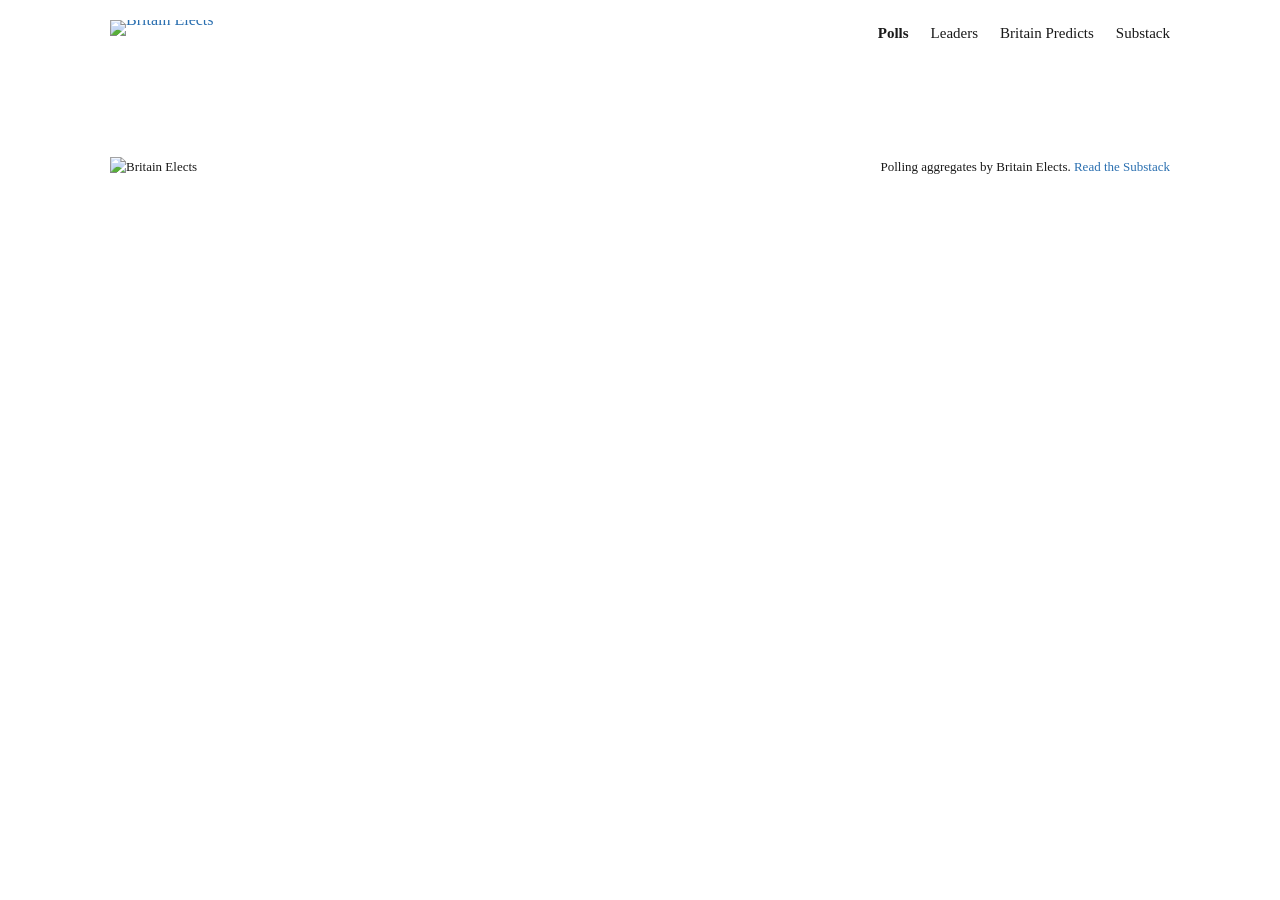
==== index.html @ d4e4c865 "Update index.html" ====
<!doctype html>
<html lang="en-GB">
<head>
<meta charset="utf-8">
<meta name="viewport" content="width=device-width, initial-scale=1">
<title>What do the polls say? — Britain Elects</title>
<meta name="description" content="The Britain Elects poll tracker: an updating average of every published Westminster voting intention poll, for all voters and by age, social grade, nation and region.">
<meta property="og:title" content="What do the polls say? — Britain Elects">
<meta property="og:description" content="An updating average of every published Westminster voting intention poll.">
<meta property="og:image" content="https://glasgow46239.github.io/style/logo/png/wordmark.png">
<link rel="icon" href="https://glasgow46239.github.io/style/logo/icon.svg" type="image/svg+xml">
<link rel="stylesheet" href="https://glasgow46239.github.io/style/be.css">
<link rel="stylesheet" href="assets/site.css">
<script src="https://glasgow46239.github.io/style/be.js"></script>
</head>
<body>
<div data-site-header data-active="polls"></div>
<main id="tracker"></main>
<div data-site-footer></div>

<script type="application/json" id="tracker-config">
{
  "type": "vi",
  "tracker": "vi_westminster_24",
  "headline": "What do the polls say?",
  "among": "Voting intention among",
  "dekTail": "An updating average of every published poll, weighted by recency.",
  "defaultGroup": "overall",
  "ranges": [
    { "label": "Since 2024", "from": "2024-01-01" },
    { "label": "Since 2020", "from": "2020-01-01" },
    { "label": "Earliest" }
  ],
  "defaultRange": 1,
  "markers": [
    ["2010-05-06", "GE 2010", "GE '10"],
    ["2015-05-07", "GE 2015", "GE '15"],
    ["2017-06-08", "GE 2017", "GE '17"],
    ["2019-12-12", "GE 2019", "GE '19"],
    ["2024-07-04", "GE 2024", "GE '24"]
  ],
  "note": "Weighted local average ({bw}-day window), smoothed separately between general elections.",
  "articles": { "match": null }
}
</script>
<script src="assets/site.js"></script>
<script src="assets/tracker.js"></script>
</body>
</html>
---- assets/site.css ----
/* Britain Elects website. Colours, type and corners come from the style guide (be.css);
   this file only lays things out. Shared by every page. */

*, *::before, *::after { box-sizing: border-box; }
html { -webkit-text-size-adjust: 100%; }
body { margin: 0; background: var(--be-bg, #FFFFFF); color: var(--be-ink, #1A1A1A); font-family: var(--be-font); font-size: 16px; line-height: 1.5; font-variant-numeric: tabular-nums lining-nums; }
a { color: var(--be-positive, #2A6FB0); text-decoration: none; }
a:hover { color: var(--be-ink); text-decoration: underline; }
button, select { font: inherit; color: inherit; }
:focus-visible { outline: 2px solid var(--be-positive, #2A6FB0); outline-offset: 2px; }
.wrap { max-width: 1100px; margin: 0 auto; padding: 0 20px; }
.visually-hidden { position: absolute; width: 1px; height: 1px; overflow: hidden; clip: rect(0 0 0 0); white-space: nowrap; }

/* ---- header / footer ---------------------------------------------------- */
.site-header { border-bottom: 2px solid var(--be-ink); }
.site-header .wrap { display: flex; flex-wrap: wrap; align-items: center; justify-content: space-between; gap: 8px 24px; padding-top: 12px; padding-bottom: 12px; }
.site-header .brand { display: block; line-height: 0; }
.site-header .brand img { height: 26px; width: auto; display: block; }
.site-header nav { display: flex; flex-wrap: wrap; gap: 4px 22px; font-size: 15px; }
.site-header nav a { color: var(--be-ink-secondary); padding: 10px 0; }
.site-header nav a[aria-current="page"] { color: var(--be-ink); font-weight: 700; box-shadow: inset 0 -2px 0 var(--be-ink); }
.site-footer { border-top: 1px solid var(--be-border); margin-top: 72px; }
.site-footer .wrap { display: flex; flex-wrap: wrap; justify-content: space-between; gap: 8px 24px; padding-top: 18px; padding-bottom: 32px; font-size: 13px; color: var(--be-ink-secondary); }
.site-footer img { height: 18px; width: auto; display: block; }

/* ---- tracker: heading --------------------------------------------------- */
.tr { padding-top: 40px; }
.tr-head { text-align: center; }
.tr-meta { font-size: 13px; color: var(--be-ink-muted); }
.tr-title { margin: 8px 0 12px; font-weight: 700; font-size: clamp(2.25rem, 5vw, 3.25rem); line-height: 1.08; letter-spacing: var(--be-heading-tracking); text-wrap: balance; }
.tr-dek { margin: 0 auto; max-width: 700px; font-size: 18px; color: var(--be-ink-secondary); text-wrap: pretty; }
.tr-dek b { font-weight: 700; }
.tr-controls { display: flex; flex-wrap: wrap; align-items: center; justify-content: center; gap: 10px 12px; margin-top: 24px; }
.tr-select { position: relative; }
.tr-select select { appearance: none; -webkit-appearance: none; min-height: 44px; min-width: 250px; padding: 0 40px 0 12px; border: 1px solid #CCCCCC; border-radius: var(--be-radius); background: var(--be-bg); font-size: 16px; font-weight: 700; cursor: pointer; }
.tr-select select:hover { background: var(--be-surface); }
.tr-select svg { position: absolute; right: 13px; top: 50%; width: 10px; height: 14px; margin-top: -7px; pointer-events: none; }

/* ---- tracker: headline cards ------------------------------------------- */
.tr-cards { margin-top: 32px; }
.tr-asof, .tr-label { font-size: 11px; text-transform: uppercase; color: var(--be-ink-muted); }
.tr-asof { text-align: center; margin-bottom: 10px; }
.tr-card-grid { display: grid; grid-template-columns: repeat(6, minmax(0, 1fr)); gap: 8px; }
.tr-card-grid.n3 { grid-template-columns: repeat(3, minmax(0, 1fr)); max-width: 760px; margin: 0 auto; }
.tr-card-grid.n3 .tr-card { text-align: center; }
.tr-card { border: 1px solid var(--be-border); border-radius: var(--be-radius); overflow: hidden; min-width: 0; background: var(--be-bg); }
.tr-card i { display: block; height: 5px; }
.tr-card > div { padding: 10px 12px 12px; }
.tr-card .nm { font-size: 13px; font-weight: 700; white-space: nowrap; overflow: hidden; text-overflow: ellipsis; }
.tr-card .num { font-family: var(--be-font-figures); font-weight: 700; font-size: 40px; line-height: 1.1; letter-spacing: -0.04em; }
.tr-card-grid.n3 .num { font-size: 48px; }
.tr-card .num small { font-size: 0.45em; font-weight: 500; letter-spacing: 0; }
.tr-card .chg { font-size: 13px; color: var(--be-ink-secondary); }
.tr-rest { margin-top: 10px; text-align: center; font-size: 13px; color: var(--be-ink-secondary); }

/* ---- tracker: charts ---------------------------------------------------- */
.tr-chart { margin-top: 44px; }
.tr-plot { position: relative; width: 100%; height: 480px; touch-action: pan-y; cursor: crosshair; user-select: none; -webkit-user-select: none; }
.tr-plot.cmp { height: 420px; }
.tr-plot > svg, .tr-plot > .ov { position: absolute; left: 0; top: 0; width: 100%; height: 100%; overflow: visible; }
.tr-plot > .ov { pointer-events: none; font-size: 11px; color: var(--be-ink-muted); }
.tr-plot .ov > div { position: absolute; white-space: nowrap; line-height: 14px; }
.tr-plot .yl { left: 0; text-align: right; }
.tr-plot .xl { transform: translateX(-50%); }
.tr-plot .ml { transform: translateX(-100%); padding-right: 5px; text-transform: uppercase; }
.tr-plot .cur { color: var(--be-ink); font-weight: 700; text-transform: uppercase; }
.tr-plot .lab { line-height: 1 !important; background: rgba(255,255,255,0.9); border-radius: var(--be-radius); padding: 3px 5px 2px; text-shadow: 1px 1px 0 #FFF, -1px -1px 0 #FFF, 1px -1px 0 #FFF, -1px 1px 0 #FFF, 0 0 4px #FFF; display: flex; align-items: baseline; gap: 5px; }
.tr-plot .lab b { font-size: 24px; font-weight: 700; letter-spacing: -0.02em; }
.tr-plot .lab b small { font-size: 0.55em; }
.tr-plot .lab span { font-size: 14px; }
.tr-plot .end { transform: translateY(-50%); font-size: 12px; background: rgba(255,255,255,0.85); padding: 0 3px; line-height: 16px !important; font-family: var(--be-font); }
.tr-status { position: absolute; inset: 0; display: flex; align-items: center; justify-content: center; font-size: 13px; color: var(--be-ink-muted); border-top: 1px solid var(--be-grid); border-bottom: 1px solid var(--be-grid); }
@media (max-width: 639px) { .tr-plot .lab b { font-size: 19px; } .tr-plot .lab span { font-size: 12px; } }

.tr-under { display: flex; flex-wrap: wrap; align-items: center; justify-content: space-between; gap: 16px 24px; margin-top: 18px; }
.tr-key { display: flex; flex-wrap: wrap; align-items: center; gap: 8px 18px; font-size: 11px; text-transform: uppercase; color: var(--be-ink-muted); }
.tr-key span { display: flex; align-items: center; gap: 6px; }
.tr-key i { display: block; }
.tr-seg { display: flex; border: 1px solid #CCCCCC; border-radius: var(--be-radius); overflow: hidden; }
.tr-seg button { min-height: 40px; min-width: 96px; padding: 0 14px; border: 0; border-left: 1px solid #CCCCCC; background: var(--be-bg); font-size: 14px; cursor: pointer; }
.tr-seg button:first-child { border-left: 0; }
.tr-seg button:hover { background: var(--be-surface); }
.tr-seg button[aria-pressed="true"] { background: var(--be-ink); color: var(--be-bg); font-weight: 700; }
.tr-note { margin-top: 18px; padding-top: 12px; border-top: 1px solid var(--be-border); font-size: 13px; color: var(--be-ink-secondary); }
.tr-source { margin-top: 4px; font-size: 11px; color: var(--be-ink-muted); }

/* ---- leader comparison -------------------------------------------------- */
.tr-section { margin-top: 72px; border-top: 2px solid var(--be-ink); padding-top: 28px; }
.tr-section > header { text-align: center; }
.tr-section h2 { margin: 0 0 8px; font-weight: 700; font-size: clamp(1.625rem, 3.2vw, 2.125rem); line-height: 1.15; letter-spacing: var(--be-heading-tracking); }
.tr-section > header p { margin: 0 auto; max-width: 640px; color: var(--be-ink-secondary); text-wrap: pretty; }
.cmp-body { display: flex; flex-wrap: wrap; gap: 32px 40px; margin-top: 28px; align-items: flex-start; }
.cmp-chart { flex: 999 1 520px; min-width: 0; }
.cmp-chart .tr-seg-wrap { display: flex; justify-content: flex-end; margin-top: 16px; }
.cmp-chart .tr-seg button { min-width: 88px; padding: 0 12px; }
.cmp-table { flex: 1 1 340px; min-width: 0; }
.cmp-table h3 { margin: 0 0 8px; font-size: var(--be-size-h2); font-weight: 700; letter-spacing: var(--be-heading-tracking); line-height: 1.15; }
.cmp-row { display: grid; grid-template-columns: 18px minmax(0, 1fr) 54px 42px 42px; align-items: center; gap: 6px; }
.cmp-th { padding: 4px 8px; font-size: 11px; text-transform: uppercase; color: var(--be-ink-muted); }
.cmp-th span:nth-child(n+3), .cmp-row .f { text-align: right; }
.cmp-rows { border-top: 1px solid var(--be-ink); }
.cmp-rows button { width: 100%; min-height: 44px; padding: 4px 8px; border: 0; border-bottom: 1px solid #F0F0F0; background: var(--be-bg); text-align: left; cursor: pointer; font-size: 15px; }
.cmp-rows button:hover, .cmp-rows button.lit { background: var(--be-surface); }
.cmp-rows .rk { font-family: var(--be-font-figures); font-size: 12px; color: var(--be-ink-muted); }
.cmp-rows .who { display: flex; align-items: center; gap: 8px; min-width: 0; }
.cmp-rows .who i { flex: none; width: 5px; height: 18px; }
.cmp-rows .who span { white-space: nowrap; overflow: hidden; text-overflow: ellipsis; }
.cmp-rows .f { font-family: var(--be-font-figures); font-size: 13px; color: var(--be-ink-secondary); }
.cmp-rows .f.net { font-weight: 700; font-size: 14px; }
.cmp-rows .none { grid-column: span 3; text-align: right; font-size: 13px; color: var(--be-ink-muted); }
.cmp-foot { margin: 14px 0 0; font-size: 13px; color: var(--be-ink-secondary); }

/* ---- articles ------------------------------------------------------------ */
.arts-head { display: flex; flex-wrap: wrap; align-items: baseline; justify-content: space-between; gap: 8px 24px; margin-bottom: 20px; }
.arts-head h2 { margin: 0; font-size: 1.5rem; }
.arts { display: grid; grid-template-columns: repeat(4, minmax(0, 1fr)); gap: 24px; }
.arts article { border-top: 1px solid var(--be-border); padding-top: 12px; min-width: 0; }
.arts h3 { margin: 6px 0; font-size: var(--be-size-h2); line-height: 1.2; font-weight: 700; letter-spacing: var(--be-heading-tracking); }
.arts h3 a { color: var(--be-ink); }
.arts p { margin: 0; font-size: 15px; color: var(--be-ink-secondary); }
.tr-section.arts-sec { padding-top: 20px; }
.tr-section.arts-sec > header { text-align: left; }

@media (max-width: 860px) { .arts { grid-template-columns: repeat(2, minmax(0, 1fr)); } }
@media (max-width: 700px) {
  .tr-card-grid { grid-template-columns: repeat(3, minmax(0, 1fr)); }
  .tr-card .num { font-size: 28px; }
  .tr-card-grid.n3 .num { font-size: 30px; }
}
@media (max-width: 520px) { .arts { grid-template-columns: minmax(0, 1fr); } .tr-select select { min-width: 0; width: 100%; } .tr-select { width: 100%; } }
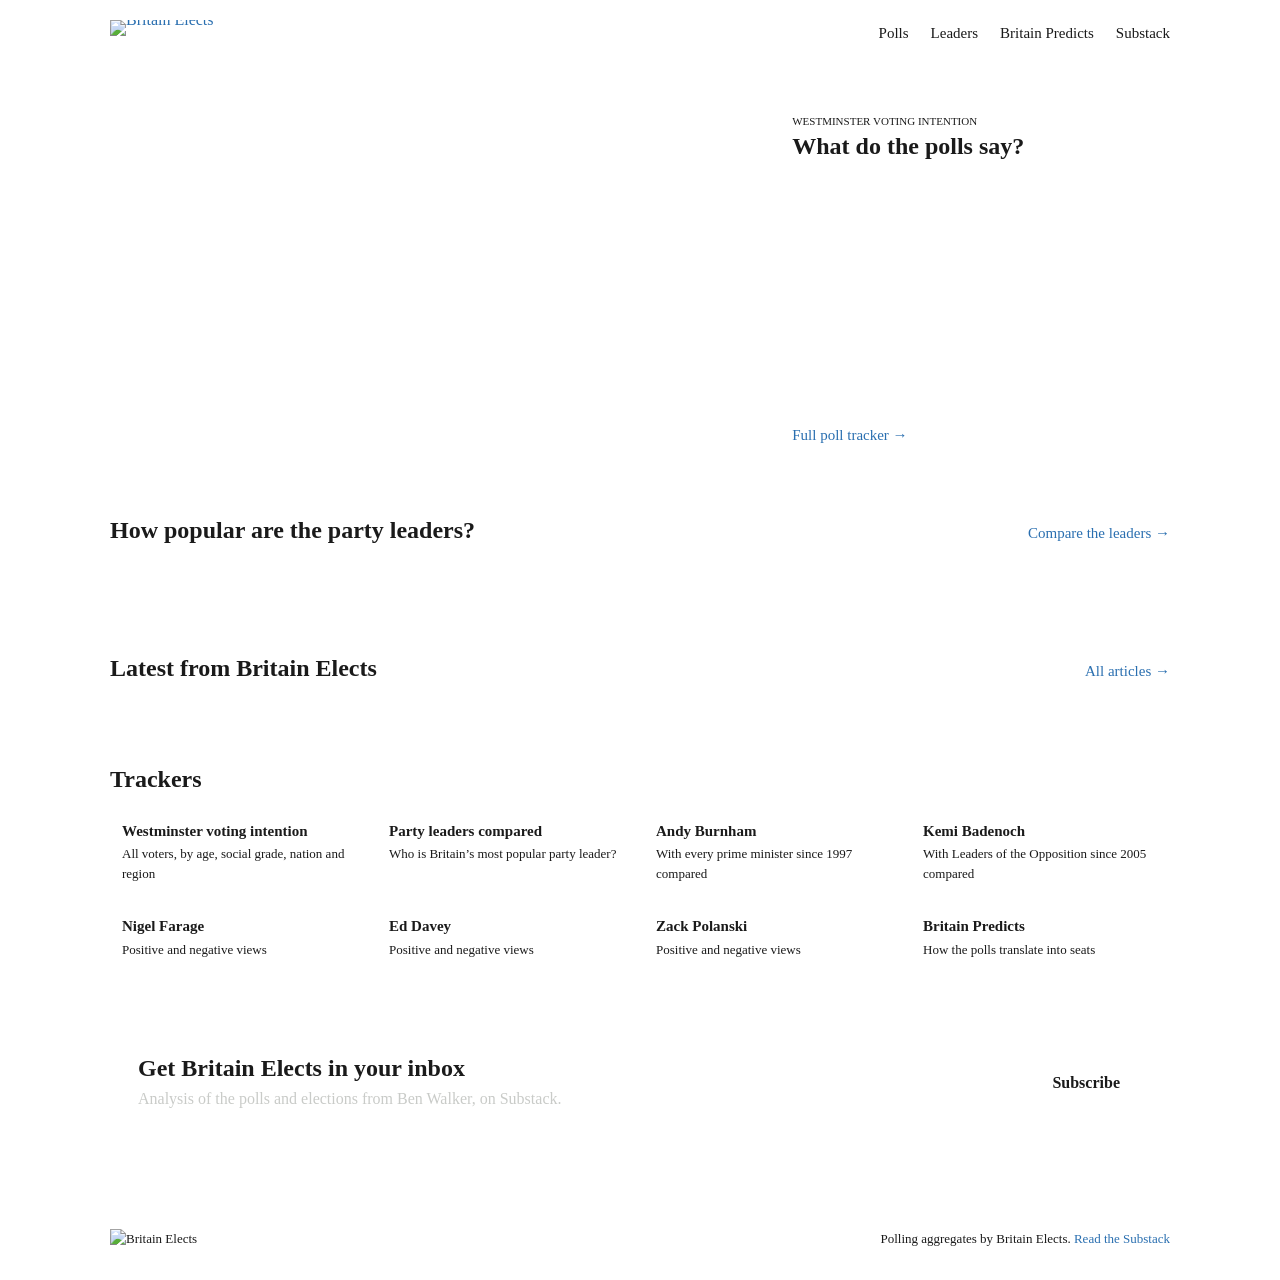
==== commit c3a8f169: "Add a homepage; move the polls tracker to /polls/ Homepage: lead Substack story with more stories, a" ====
--- a/index.html
+++ b/index.html
@@ -3,47 +3,81 @@
 <head>
 <meta charset="utf-8">
 <meta name="viewport" content="width=device-width, initial-scale=1">
-<title>What do the polls say? — Britain Elects</title>
-<meta name="description" content="The Britain Elects poll tracker: an updating average of every published Westminster voting intention poll, for all voters and by age, social grade, nation and region.">
-<meta property="og:title" content="What do the polls say? — Britain Elects">
-<meta property="og:description" content="An updating average of every published Westminster voting intention poll.">
+<title>Britain Elects — polls, elections and analysis</title>
+<meta name="description" content="Britain Elects: the latest UK opinion polls, poll trackers for every party and party leader, and analysis by Ben Walker.">
+<meta property="og:title" content="Britain Elects">
+<meta property="og:description" content="The latest UK opinion polls, poll trackers and analysis by Ben Walker.">
 <meta property="og:image" content="https://glasgow46239.github.io/style/logo/png/wordmark.png">
 <link rel="icon" href="https://glasgow46239.github.io/style/logo/icon.svg" type="image/svg+xml">
 <link rel="stylesheet" href="https://glasgow46239.github.io/style/be.css">
 <link rel="stylesheet" href="assets/site.css">
+<link rel="stylesheet" href="assets/home.css">
 <script src="https://glasgow46239.github.io/style/be.js"></script>
 </head>
 <body>
-<div data-site-header data-active="polls"></div>
-<main id="tracker"></main>
+<div data-site-header data-active="home"></div>
+
+<main class="hm wrap">
+  <h1 class="visually-hidden">Britain Elects</h1>
+
+  <div class="hm-top">
+    <article class="hm-lead" data-r="lead" aria-label="Latest article">
+      <div class="hm-lead-ph"></div>
+    </article>
+
+    <section class="hm-polls" aria-labelledby="hm-polls-h">
+      <div class="hm-kicker">Westminster voting intention</div>
+      <h2 id="hm-polls-h"><a href="polls/">What do the polls say?</a></h2>
+      <p class="hm-sum" data-r="pollsum">&nbsp;</p>
+      <div class="hm-rows" data-r="pollrows"></div>
+      <a class="hm-mini" href="polls/" data-r="pollchart" aria-label="Poll tracker chart, past year: open the full tracker"></a>
+      <div class="hm-asof" data-r="pollasof">&nbsp;</div>
+      <a class="hm-more" href="polls/">Full poll tracker &rarr;</a>
+    </section>
+  </div>
+
+  <section class="hm-sec" aria-labelledby="hm-ld-h">
+    <div class="hm-sec-head">
+      <h2 id="hm-ld-h">How popular are the party leaders?</h2>
+      <a href="leaders/">Compare the leaders &rarr;</a>
+    </div>
+    <div class="hm-asof" data-r="ldasof">&nbsp;</div>
+    <div class="hm-leaders" data-r="leaders"></div>
+  </section>
+
+  <section class="hm-sec" aria-labelledby="hm-arts-h">
+    <div class="hm-sec-head">
+      <h2 id="hm-arts-h">Latest from Britain Elects</h2>
+      <a href="https://britainelects.substack.com/archive">All articles &rarr;</a>
+    </div>
+    <div class="hm-arts" data-r="arts"></div>
+  </section>
+
+  <section class="hm-sec" aria-labelledby="hm-tr-h">
+    <div class="hm-sec-head"><h2 id="hm-tr-h">Trackers</h2></div>
+    <div class="hm-dir">
+      <a href="polls/"><b>Westminster voting intention</b><span>All voters, by age, social grade, nation and region</span></a>
+      <a href="leaders/"><b>Party leaders compared</b><span>Who is Britain&rsquo;s most popular party leader?</span></a>
+      <a href="leaders/burnham/"><b>Andy Burnham</b><span>With every prime minister since 1997 compared</span></a>
+      <a href="leaders/badenoch/"><b>Kemi Badenoch</b><span>With Leaders of the Opposition since 2005 compared</span></a>
+      <a href="leaders/farage/"><b>Nigel Farage</b><span>Positive and negative views</span></a>
+      <a href="leaders/davey/"><b>Ed Davey</b><span>Positive and negative views</span></a>
+      <a href="leaders/polanski/"><b>Zack Polanski</b><span>Positive and negative views</span></a>
+      <a href="https://glasgow46239.github.io/britainpredicts/"><b>Britain Predicts</b><span>How the polls translate into seats</span></a>
+    </div>
+  </section>
+
+  <section class="hm-sub" aria-labelledby="hm-sub-h">
+    <div>
+      <h2 id="hm-sub-h">Get Britain Elects in your inbox</h2>
+      <p>Analysis of the polls and elections from Ben Walker, on Substack.</p>
+    </div>
+    <a class="hm-btn" href="https://britainelects.substack.com/subscribe">Subscribe</a>
+  </section>
+</main>
+
 <div data-site-footer></div>
-
-<script type="application/json" id="tracker-config">
-{
-  "type": "vi",
-  "tracker": "vi_westminster_24",
-  "headline": "What do the polls say?",
-  "among": "Voting intention among",
-  "dekTail": "An updating average of every published poll, weighted by recency.",
-  "defaultGroup": "overall",
-  "ranges": [
-    { "label": "Since 2024", "from": "2024-01-01" },
-    { "label": "Since 2020", "from": "2020-01-01" },
-    { "label": "Earliest" }
-  ],
-  "defaultRange": 1,
-  "markers": [
-    ["2010-05-06", "GE 2010", "GE '10"],
-    ["2015-05-07", "GE 2015", "GE '15"],
-    ["2017-06-08", "GE 2017", "GE '17"],
-    ["2019-12-12", "GE 2019", "GE '19"],
-    ["2024-07-04", "GE 2024", "GE '24"]
-  ],
-  "note": "Weighted local average ({bw}-day window), smoothed separately between general elections.",
-  "articles": { "match": null }
-}
-</script>
 <script src="assets/site.js"></script>
-<script src="assets/tracker.js"></script>
+<script src="assets/home.js"></script>
 </body>
 </html>
--- a/assets/site.css
+++ b/assets/site.css
@@ -55,8 +55,14 @@
 
 /* ---- tracker: charts ---------------------------------------------------- */
 .tr-chart { margin-top: 44px; }
+/* CHART HEIGHTS: change them here. The charts redraw to fit whatever height these give.
+   .tr-plot is the main tracker chart; .tr-plot.cmp is the comparison chart on leader pages. */
 .tr-plot { position: relative; width: 100%; height: 480px; touch-action: pan-y; cursor: crosshair; user-select: none; -webkit-user-select: none; }
 .tr-plot.cmp { height: 420px; }
+@media (max-width: 640px) {
+  .tr-plot { height: 400px; }
+  .tr-plot.cmp { height: 360px; }
+}
 .tr-plot > svg, .tr-plot > .ov { position: absolute; left: 0; top: 0; width: 100%; height: 100%; overflow: visible; }
 .tr-plot > .ov { pointer-events: none; font-size: 11px; color: var(--be-ink-muted); }
 .tr-plot .ov > div { position: absolute; white-space: nowrap; line-height: 14px; }
@@ -70,7 +76,7 @@
 .tr-plot .lab span { font-size: 14px; }
 .tr-plot .end { transform: translateY(-50%); font-size: 12px; background: rgba(255,255,255,0.85); padding: 0 3px; line-height: 16px !important; font-family: var(--be-font); }
 .tr-status { position: absolute; inset: 0; display: flex; align-items: center; justify-content: center; font-size: 13px; color: var(--be-ink-muted); border-top: 1px solid var(--be-grid); border-bottom: 1px solid var(--be-grid); }
-@media (max-width: 639px) { .tr-plot .lab b { font-size: 19px; } .tr-plot .lab span { font-size: 12px; } }
+@media (max-width: 639px) { .tr-plot .lab b { font-size: 19px; } .tr-plot .lab span { font-size: 14px; } }
 
 .tr-under { display: flex; flex-wrap: wrap; align-items: center; justify-content: space-between; gap: 16px 24px; margin-top: 18px; }
 .tr-key { display: flex; flex-wrap: wrap; align-items: center; gap: 8px 18px; font-size: 11px; text-transform: uppercase; color: var(--be-ink-muted); }
@@ -121,6 +127,36 @@
 .tr-section.arts-sec { padding-top: 20px; }
 .tr-section.arts-sec > header { text-align: left; }
 
+/* ---- see-also link and the all-leaders page ------------------------------ */
+.tr-see { margin: 14px 0 0; text-align: center; font-size: 15px; }
+.ld-grid { display: grid; grid-template-columns: repeat(5, minmax(0, 1fr)); gap: 8px; }
+.ld-card { display: flex; flex-direction: column; border: 1px solid var(--be-border); border-radius: var(--be-radius); overflow: hidden; color: var(--be-ink); background: var(--be-bg); min-width: 0; }
+.ld-card:hover { text-decoration: none; color: var(--be-ink); border-color: #BBBBBB; }
+.ld-card > i { display: block; height: 5px; }
+.ld-card > div { padding: 10px 12px 12px; display: flex; flex-direction: column; gap: 2px; flex: 1; }
+.ld-card .rk { font-family: var(--be-font-figures); font-size: 12px; color: var(--be-ink-muted); }
+.ld-card .nm { font-size: 15px; font-weight: 700; line-height: 1.2; }
+.ld-card .role { font-size: 13px; color: var(--be-ink-secondary); }
+.ld-card .num { font-family: var(--be-font-figures); font-weight: 700; font-size: 40px; line-height: 1.1; letter-spacing: -0.04em; margin-top: 6px; }
+.ld-card .num small { font-size: 13px; font-family: var(--be-font); font-weight: 400; letter-spacing: 0; color: var(--be-ink-secondary); margin-left: 4px; }
+.ld-card .pn { font-size: 13px; color: var(--be-ink-secondary); }
+.ld-card .pn { line-height: 1.4; margin-top: 2px; }
+.ld-card .pn b { font-weight: 700; color: var(--be-ink); }
+.ld-card .chg { font-size: 13px; color: var(--be-ink-secondary); }
+.ld-card svg { display: block; width: 100%; height: 36px; margin-top: 8px; }
+.ld-card .more { margin-top: auto; padding-top: 8px; font-size: 13px; color: var(--be-positive); }
+@media (max-width: 900px) { .ld-grid { grid-template-columns: repeat(3, minmax(0, 1fr)); } }
+/* phones: one leader per row, the net figure on the right */
+@media (max-width: 640px) {
+  .ld-grid { grid-template-columns: minmax(0, 1fr); }
+  .ld-card > div { display: grid; grid-template-columns: minmax(0, 1fr) auto; column-gap: 12px; }
+  .ld-card > div > * { grid-column: 1; }
+  .ld-card .num { grid-column: 2; grid-row: 1 / span 5; align-self: center; font-size: 34px; margin: 0; text-align: right; }
+  .ld-card .num small { display: block; margin: 0; }
+  .ld-card svg, .ld-card .more { grid-column: 1 / -1; }
+  .ld-card svg { height: 28px; }
+}
+
 @media (max-width: 860px) { .arts { grid-template-columns: repeat(2, minmax(0, 1fr)); } }
 @media (max-width: 700px) {
   .tr-card-grid { grid-template-columns: repeat(3, minmax(0, 1fr)); }
--- a/assets/home.css
+++ b/assets/home.css
@@ -0,0 +1,89 @@
+/* Britain Elects homepage. Colours and type come from be.css; layout only. */
+
+.hm { padding-top: 32px; }
+.hm-kicker, .hm-asof { font-size: 11px; text-transform: uppercase; color: var(--be-ink-muted); }
+.hm h2 { font-weight: 700; letter-spacing: var(--be-heading-tracking); line-height: 1.15; }
+.hm h2 a, .hm h3 a { color: var(--be-ink); }
+.hm-more, .hm-sec-head a { font-size: 15px; }
+
+/* ---- top: lead article + polls panel ------------------------------------------- */
+.hm-top { display: grid; grid-template-columns: minmax(0, 1.7fr) minmax(0, 1fr); gap: 40px; align-items: start; }
+.hm-lead img { display: block; width: 100%; aspect-ratio: 16 / 9; object-fit: cover; border-radius: var(--be-radius); background: var(--be-surface); margin-bottom: 16px; }
+.hm-lead h2 { margin: 6px 0 10px; font-size: clamp(2rem, 4.2vw, 3rem); line-height: 1.08; text-wrap: balance; }
+.hm-lead p { margin: 0 0 12px; font-size: 19px; color: var(--be-ink-secondary); text-wrap: pretty; }
+.hm-lead .hm-kicker { color: var(--be-positive); }
+.hm-lead-ph { height: 320px; border-radius: var(--be-radius); background: var(--be-surface); }
+.hm-lead .rule { border-top: 2px solid var(--be-ink); padding-top: 14px; }
+.hm-also { list-style: none; margin: 24px 0 0; padding: 0; border-top: 1px solid var(--be-border); }
+.hm-also li { padding: 12px 0; border-bottom: 1px solid var(--be-border); display: flex; flex-direction: column; gap: 2px; }
+.hm-also a { color: var(--be-ink); font-weight: 700; font-size: var(--be-size-h2); line-height: 1.25; letter-spacing: var(--be-heading-tracking); }
+
+.hm-polls { border-top: 2px solid var(--be-ink); padding-top: 14px; }
+.hm-polls h2 { margin: 4px 0 4px; font-size: 1.5rem; }
+.hm-sum { margin: 0 0 12px; font-size: 15px; color: var(--be-ink-secondary); }
+.hm-sum b { font-weight: 700; }
+.hm-rows { border-top: 1px solid var(--be-border); }
+.hm-row { display: grid; grid-template-columns: 5px minmax(0, 1fr) auto 52px; align-items: center; gap: 10px; padding: 7px 0; border-bottom: 1px solid #F0F0F0; }
+.hm-row i { display: block; width: 5px; height: 18px; }
+.hm-row .nm { font-size: 15px; font-weight: 700; white-space: nowrap; overflow: hidden; text-overflow: ellipsis; }
+.hm-row .v { font-family: var(--be-font-figures); font-weight: 700; font-size: 18px; text-align: right; }
+.hm-row .c { font-family: var(--be-font-figures); font-size: 12px; color: var(--be-ink-secondary); text-align: right; }
+.hm-mini { display: block; position: relative; height: 190px; margin-top: 14px; }
+.hm-mini svg { position: absolute; inset: 0; width: 100%; height: 100%; overflow: visible; }
+.hm-mini .ov { position: absolute; inset: 0; pointer-events: none; font-size: 11px; color: var(--be-ink-muted); }
+.hm-mini .ov div { position: absolute; white-space: nowrap; line-height: 14px; }
+.hm-polls .hm-asof { margin-top: 8px; }
+.hm-polls .hm-more { display: inline-block; margin-top: 8px; }
+
+/* ---- sections -------------------------------------------------------------------- */
+.hm-sec { margin-top: 56px; border-top: 2px solid var(--be-ink); padding-top: 14px; }
+.hm-sec-head { display: flex; flex-wrap: wrap; align-items: baseline; justify-content: space-between; gap: 6px 24px; margin-bottom: 14px; }
+.hm-sec-head h2 { margin: 0; font-size: 1.5rem; }
+
+.hm-leaders { display: grid; grid-template-columns: repeat(5, minmax(0, 1fr)); gap: 8px; margin-top: 10px; }
+.hm-ld { display: flex; flex-direction: column; gap: 2px; border: 1px solid var(--be-border); border-radius: var(--be-radius); overflow: hidden; color: var(--be-ink); }
+.hm-ld:hover { text-decoration: none; color: var(--be-ink); border-color: #BBBBBB; }
+.hm-ld > i { display: block; height: 5px; }
+.hm-ld > div { padding: 10px 12px 12px; display: grid; grid-template-columns: minmax(0, 1fr) auto; column-gap: 10px; align-items: end; }
+.hm-ld .nm { font-size: 15px; font-weight: 700; line-height: 1.2; grid-column: 1 / -1; }
+.hm-ld .role { font-size: 13px; color: var(--be-ink-secondary); grid-column: 1 / -1; }
+.hm-ld svg { width: 100%; height: 30px; display: block; margin-top: 8px; }
+.hm-ld .num { font-family: var(--be-font-figures); font-weight: 700; font-size: 28px; line-height: 1; letter-spacing: -0.04em; }
+
+.hm-arts { display: grid; grid-template-columns: repeat(3, minmax(0, 1fr)); gap: 28px 24px; }
+.hm-art img { display: block; width: 100%; aspect-ratio: 16 / 9; object-fit: cover; border-radius: var(--be-radius); background: var(--be-surface); margin-bottom: 10px; }
+.hm-art h3 { margin: 6px 0; font-size: var(--be-size-h2); font-weight: 700; line-height: 1.2; letter-spacing: var(--be-heading-tracking); }
+.hm-art p { margin: 0; font-size: 15px; color: var(--be-ink-secondary); }
+.hm-art.noimg { border-top: 1px solid var(--be-border); padding-top: 10px; }
+
+.hm-dir { display: grid; grid-template-columns: repeat(4, minmax(0, 1fr)); gap: 8px; }
+.hm-dir a { display: flex; flex-direction: column; gap: 2px; min-height: 44px; padding: 12px; border: 1px solid var(--be-border); border-radius: var(--be-radius); color: var(--be-ink); }
+.hm-dir a:hover { text-decoration: none; background: var(--be-surface); color: var(--be-ink); }
+.hm-dir b { font-size: 15px; }
+.hm-dir span { font-size: 13px; color: var(--be-ink-secondary); }
+
+.hm-sub { margin-top: 56px; display: flex; flex-wrap: wrap; align-items: center; justify-content: space-between; gap: 16px 32px; padding: 28px; background: var(--be-ink); color: var(--be-bg); border-radius: var(--be-radius); }
+.hm-sub h2 { margin: 0 0 4px; font-size: 1.5rem; }
+.hm-sub p { margin: 0; color: #C9CBC8; }
+.hm-btn { display: inline-flex; align-items: center; min-height: 44px; padding: 0 22px; background: var(--be-bg); color: var(--be-ink); font-weight: 700; border-radius: var(--be-radius); }
+.hm-btn:hover { text-decoration: none; background: var(--be-surface); color: var(--be-ink); }
+
+@media (max-width: 900px) {
+  .hm-top { grid-template-columns: minmax(0, 1fr); gap: 32px; }
+  .hm-leaders { grid-template-columns: repeat(3, minmax(0, 1fr)); }
+  .hm-arts { grid-template-columns: repeat(2, minmax(0, 1fr)); }
+  .hm-dir { grid-template-columns: repeat(2, minmax(0, 1fr)); }
+}
+@media (max-width: 560px) {
+  .hm { padding-top: 20px; }
+  .hm-lead p { font-size: 17px; }
+  .hm-leaders { grid-template-columns: minmax(0, 1fr); }
+  .hm-ld > div { grid-template-columns: minmax(0, 1fr) 90px auto; align-items: center; }
+  .hm-ld .nm, .hm-ld .role { grid-column: 1; }
+  .hm-ld .nm { grid-row: 1; } .hm-ld .role { grid-row: 2; }
+  .hm-ld svg { grid-column: 2; grid-row: 1 / span 2; margin: 0; }
+  .hm-ld .num { grid-column: 3; grid-row: 1 / span 2; font-size: 26px; }
+  .hm-arts { grid-template-columns: minmax(0, 1fr); }
+  .hm-dir { grid-template-columns: minmax(0, 1fr); }
+  .hm-sub { padding: 22px 18px; }
+}
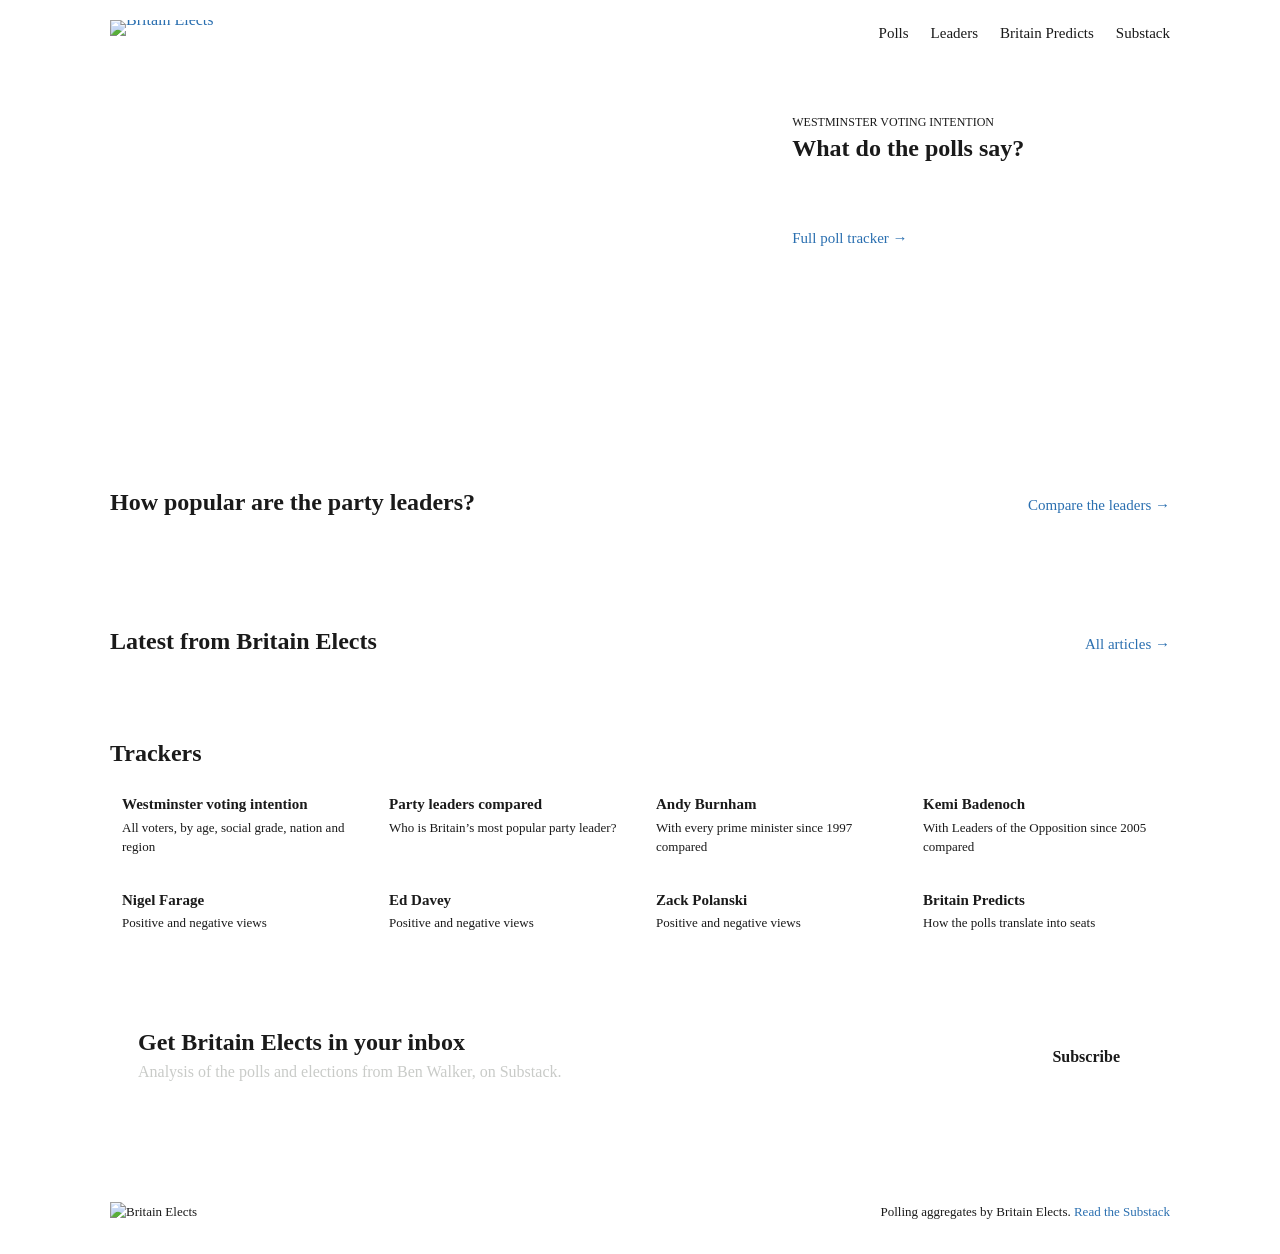
==== commit 28ac5526: "Homepage: tight polls table, no mini chart, fuller leader cards; larger small text - Polls panel is " ====
--- a/index.html
+++ b/index.html
@@ -30,7 +30,6 @@
       <h2 id="hm-polls-h"><a href="polls/">What do the polls say?</a></h2>
       <p class="hm-sum" data-r="pollsum">&nbsp;</p>
       <div class="hm-rows" data-r="pollrows"></div>
-      <a class="hm-mini" href="polls/" data-r="pollchart" aria-label="Poll tracker chart, past year: open the full tracker"></a>
       <div class="hm-asof" data-r="pollasof">&nbsp;</div>
       <a class="hm-more" href="polls/">Full poll tracker &rarr;</a>
     </section>
--- a/assets/site.css
+++ b/assets/site.css
@@ -38,7 +38,7 @@
 
 /* ---- tracker: headline cards ------------------------------------------- */
 .tr-cards { margin-top: 32px; }
-.tr-asof, .tr-label { font-size: 11px; text-transform: uppercase; color: var(--be-ink-muted); }
+.tr-asof, .tr-label { font-size: 12px; text-transform: uppercase; color: var(--be-ink-muted); }
 .tr-asof { text-align: center; margin-bottom: 10px; }
 .tr-card-grid { display: grid; grid-template-columns: repeat(6, minmax(0, 1fr)); gap: 8px; }
 .tr-card-grid.n3 { grid-template-columns: repeat(3, minmax(0, 1fr)); max-width: 760px; margin: 0 auto; }
@@ -46,12 +46,12 @@
 .tr-card { border: 1px solid var(--be-border); border-radius: var(--be-radius); overflow: hidden; min-width: 0; background: var(--be-bg); }
 .tr-card i { display: block; height: 5px; }
 .tr-card > div { padding: 10px 12px 12px; }
-.tr-card .nm { font-size: 13px; font-weight: 700; white-space: nowrap; overflow: hidden; text-overflow: ellipsis; }
+.tr-card .nm { font-size: 14px; font-weight: 700; white-space: nowrap; overflow: hidden; text-overflow: ellipsis; }
 .tr-card .num { font-family: var(--be-font-figures); font-weight: 700; font-size: 40px; line-height: 1.1; letter-spacing: -0.04em; }
 .tr-card-grid.n3 .num { font-size: 48px; }
 .tr-card .num small { font-size: 0.45em; font-weight: 500; letter-spacing: 0; }
-.tr-card .chg { font-size: 13px; color: var(--be-ink-secondary); }
-.tr-rest { margin-top: 10px; text-align: center; font-size: 13px; color: var(--be-ink-secondary); }
+.tr-card .chg { font-family: var(--be-font-figures); font-size: 16px; font-weight: 500; color: var(--be-ink-secondary); }
+.tr-rest { margin-top: 10px; text-align: center; font-size: 14px; color: var(--be-ink-secondary); }
 
 /* ---- tracker: charts ---------------------------------------------------- */
 .tr-chart { margin-top: 44px; }
@@ -64,7 +64,7 @@
   .tr-plot.cmp { height: 360px; }
 }
 .tr-plot > svg, .tr-plot > .ov { position: absolute; left: 0; top: 0; width: 100%; height: 100%; overflow: visible; }
-.tr-plot > .ov { pointer-events: none; font-size: 11px; color: var(--be-ink-muted); }
+.tr-plot > .ov { pointer-events: none; font-size: 12px; color: var(--be-ink-muted); }
 .tr-plot .ov > div { position: absolute; white-space: nowrap; line-height: 14px; }
 .tr-plot .yl { left: 0; text-align: right; }
 .tr-plot .xl { transform: translateX(-50%); }
@@ -79,7 +79,7 @@
 @media (max-width: 639px) { .tr-plot .lab b { font-size: 19px; } .tr-plot .lab span { font-size: 14px; } }
 
 .tr-under { display: flex; flex-wrap: wrap; align-items: center; justify-content: space-between; gap: 16px 24px; margin-top: 18px; }
-.tr-key { display: flex; flex-wrap: wrap; align-items: center; gap: 8px 18px; font-size: 11px; text-transform: uppercase; color: var(--be-ink-muted); }
+.tr-key { display: flex; flex-wrap: wrap; align-items: center; gap: 8px 18px; font-size: 12px; text-transform: uppercase; color: var(--be-ink-muted); }
 .tr-key span { display: flex; align-items: center; gap: 6px; }
 .tr-key i { display: block; }
 .tr-seg { display: flex; border: 1px solid #CCCCCC; border-radius: var(--be-radius); overflow: hidden; }
@@ -87,8 +87,8 @@
 .tr-seg button:first-child { border-left: 0; }
 .tr-seg button:hover { background: var(--be-surface); }
 .tr-seg button[aria-pressed="true"] { background: var(--be-ink); color: var(--be-bg); font-weight: 700; }
-.tr-note { margin-top: 18px; padding-top: 12px; border-top: 1px solid var(--be-border); font-size: 13px; color: var(--be-ink-secondary); }
-.tr-source { margin-top: 4px; font-size: 11px; color: var(--be-ink-muted); }
+.tr-note { margin-top: 18px; padding-top: 12px; border-top: 1px solid var(--be-border); font-size: 14px; color: var(--be-ink-secondary); }
+.tr-source { margin-top: 4px; font-size: 12px; color: var(--be-ink-muted); }
 
 /* ---- leader comparison -------------------------------------------------- */
 .tr-section { margin-top: 72px; border-top: 2px solid var(--be-ink); padding-top: 28px; }
@@ -102,7 +102,7 @@
 .cmp-table { flex: 1 1 340px; min-width: 0; }
 .cmp-table h3 { margin: 0 0 8px; font-size: var(--be-size-h2); font-weight: 700; letter-spacing: var(--be-heading-tracking); line-height: 1.15; }
 .cmp-row { display: grid; grid-template-columns: 18px minmax(0, 1fr) 54px 42px 42px; align-items: center; gap: 6px; }
-.cmp-th { padding: 4px 8px; font-size: 11px; text-transform: uppercase; color: var(--be-ink-muted); }
+.cmp-th { padding: 4px 8px; font-size: 12px; text-transform: uppercase; color: var(--be-ink-muted); }
 .cmp-th span:nth-child(n+3), .cmp-row .f { text-align: right; }
 .cmp-rows { border-top: 1px solid var(--be-ink); }
 .cmp-rows button { width: 100%; min-height: 44px; padding: 4px 8px; border: 0; border-bottom: 1px solid #F0F0F0; background: var(--be-bg); text-align: left; cursor: pointer; font-size: 15px; }
@@ -111,10 +111,10 @@
 .cmp-rows .who { display: flex; align-items: center; gap: 8px; min-width: 0; }
 .cmp-rows .who i { flex: none; width: 5px; height: 18px; }
 .cmp-rows .who span { white-space: nowrap; overflow: hidden; text-overflow: ellipsis; }
-.cmp-rows .f { font-family: var(--be-font-figures); font-size: 13px; color: var(--be-ink-secondary); }
-.cmp-rows .f.net { font-weight: 700; font-size: 14px; }
+.cmp-rows .f { font-family: var(--be-font-figures); font-size: 14px; color: var(--be-ink-secondary); }
+.cmp-rows .f.net { font-weight: 700; font-size: 15px; }
 .cmp-rows .none { grid-column: span 3; text-align: right; font-size: 13px; color: var(--be-ink-muted); }
-.cmp-foot { margin: 14px 0 0; font-size: 13px; color: var(--be-ink-secondary); }
+.cmp-foot { margin: 14px 0 0; font-size: 14px; color: var(--be-ink-secondary); }
 
 /* ---- articles ------------------------------------------------------------ */
 .arts-head { display: flex; flex-wrap: wrap; align-items: baseline; justify-content: space-between; gap: 8px 24px; margin-bottom: 20px; }
@@ -136,15 +136,15 @@
 .ld-card > div { padding: 10px 12px 12px; display: flex; flex-direction: column; gap: 2px; flex: 1; }
 .ld-card .rk { font-family: var(--be-font-figures); font-size: 12px; color: var(--be-ink-muted); }
 .ld-card .nm { font-size: 15px; font-weight: 700; line-height: 1.2; }
-.ld-card .role { font-size: 13px; color: var(--be-ink-secondary); }
+.ld-card .role { font-size: 14px; color: var(--be-ink-secondary); }
 .ld-card .num { font-family: var(--be-font-figures); font-weight: 700; font-size: 40px; line-height: 1.1; letter-spacing: -0.04em; margin-top: 6px; }
-.ld-card .num small { font-size: 13px; font-family: var(--be-font); font-weight: 400; letter-spacing: 0; color: var(--be-ink-secondary); margin-left: 4px; }
-.ld-card .pn { font-size: 13px; color: var(--be-ink-secondary); }
+.ld-card .num small { font-size: 14px; font-family: var(--be-font); font-weight: 400; letter-spacing: 0; color: var(--be-ink-secondary); margin-left: 4px; }
+.ld-card .pn { font-size: 15px; color: var(--be-ink-secondary); }
 .ld-card .pn { line-height: 1.4; margin-top: 2px; }
-.ld-card .pn b { font-weight: 700; color: var(--be-ink); }
-.ld-card .chg { font-size: 13px; color: var(--be-ink-secondary); }
+.ld-card .pn b { font-family: var(--be-font-figures); font-weight: 700; color: var(--be-ink); }
+.ld-card .chg { font-family: var(--be-font-figures); font-size: 16px; font-weight: 500; color: var(--be-ink-secondary); margin-top: 2px; }
 .ld-card svg { display: block; width: 100%; height: 36px; margin-top: 8px; }
-.ld-card .more { margin-top: auto; padding-top: 8px; font-size: 13px; color: var(--be-positive); }
+.ld-card .more { margin-top: auto; padding-top: 8px; font-size: 14px; color: var(--be-positive); }
 @media (max-width: 900px) { .ld-grid { grid-template-columns: repeat(3, minmax(0, 1fr)); } }
 /* phones: one leader per row, the net figure on the right */
 @media (max-width: 640px) {
@@ -161,6 +161,7 @@
 @media (max-width: 700px) {
   .tr-card-grid { grid-template-columns: repeat(3, minmax(0, 1fr)); }
   .tr-card .num { font-size: 28px; }
+  .tr-card .nm { font-size: 13px; }
   .tr-card-grid.n3 .num { font-size: 30px; }
 }
 @media (max-width: 520px) { .arts { grid-template-columns: minmax(0, 1fr); } .tr-select select { min-width: 0; width: 100%; } .tr-select { width: 100%; } }
--- a/assets/home.css
+++ b/assets/home.css
@@ -1,7 +1,7 @@
 /* Britain Elects homepage. Colours and type come from be.css; layout only. */
 
 .hm { padding-top: 32px; }
-.hm-kicker, .hm-asof { font-size: 11px; text-transform: uppercase; color: var(--be-ink-muted); }
+.hm-kicker, .hm-asof { font-size: 12px; text-transform: uppercase; color: var(--be-ink-muted); }
 .hm h2 { font-weight: 700; letter-spacing: var(--be-heading-tracking); line-height: 1.15; }
 .hm h2 a, .hm h3 a { color: var(--be-ink); }
 .hm-more, .hm-sec-head a { font-size: 15px; }
@@ -22,17 +22,20 @@
 .hm-polls h2 { margin: 4px 0 4px; font-size: 1.5rem; }
 .hm-sum { margin: 0 0 12px; font-size: 15px; color: var(--be-ink-secondary); }
 .hm-sum b { font-weight: 700; }
-.hm-rows { border-top: 1px solid var(--be-border); }
-.hm-row { display: grid; grid-template-columns: 5px minmax(0, 1fr) auto 52px; align-items: center; gap: 10px; padding: 7px 0; border-bottom: 1px solid #F0F0F0; }
-.hm-row i { display: block; width: 5px; height: 18px; }
-.hm-row .nm { font-size: 15px; font-weight: 700; white-space: nowrap; overflow: hidden; text-overflow: ellipsis; }
-.hm-row .v { font-family: var(--be-font-figures); font-weight: 700; font-size: 18px; text-align: right; }
-.hm-row .c { font-family: var(--be-font-figures); font-size: 12px; color: var(--be-ink-secondary); text-align: right; }
-.hm-mini { display: block; position: relative; height: 190px; margin-top: 14px; }
-.hm-mini svg { position: absolute; inset: 0; width: 100%; height: 100%; overflow: visible; }
-.hm-mini .ov { position: absolute; inset: 0; pointer-events: none; font-size: 11px; color: var(--be-ink-muted); }
-.hm-mini .ov div { position: absolute; white-space: nowrap; line-height: 14px; }
-.hm-polls .hm-asof { margin-top: 8px; }
+/* a tight table, like the tooltip cards on the maps: stripe, name, pct., bar, chg. */
+.hm-rows { --cols: 4px minmax(0, 1fr) 54px minmax(40px, 0.9fr) 46px; }
+.hm-th, .hm-row { display: grid; grid-template-columns: var(--cols); align-items: center; column-gap: 8px; }
+.hm-th { padding: 0 0 4px; border-bottom: 1px solid var(--be-ink); font-size: 11px; font-weight: 700; text-transform: uppercase; letter-spacing: 0.04em; color: var(--be-ink-muted); }
+.hm-th span:first-child { grid-column: 1 / 3; }
+.hm-th span:nth-child(2), .hm-th span:last-child { text-align: right; }
+.hm-row { padding: 2px 0; line-height: 1.3; border-bottom: 1px solid #F0F0F0; }
+.hm-row i { display: block; width: 4px; height: 16px; }
+.hm-row .nm { font-size: 15px; font-weight: 700; color: var(--be-ink); white-space: nowrap; overflow: hidden; text-overflow: ellipsis; }
+.hm-row .v { font-family: var(--be-font-figures); font-weight: 700; font-size: 16px; text-align: right; color: var(--be-ink); }
+.hm-row .bar { display: block; height: 10px; }
+.hm-row .bar b { display: block; height: 100%; }
+.hm-row .c, .hm-ld .c { font-family: var(--be-font-figures); font-weight: 700; font-size: 15px; text-align: right; }
+.hm-polls .hm-asof { margin-top: 10px; }
 .hm-polls .hm-more { display: inline-block; margin-top: 8px; }
 
 /* ---- sections -------------------------------------------------------------------- */
@@ -44,11 +47,14 @@
 .hm-ld { display: flex; flex-direction: column; gap: 2px; border: 1px solid var(--be-border); border-radius: var(--be-radius); overflow: hidden; color: var(--be-ink); }
 .hm-ld:hover { text-decoration: none; color: var(--be-ink); border-color: #BBBBBB; }
 .hm-ld > i { display: block; height: 5px; }
-.hm-ld > div { padding: 10px 12px 12px; display: grid; grid-template-columns: minmax(0, 1fr) auto; column-gap: 10px; align-items: end; }
+.hm-ld > div { padding: 10px 12px 12px; display: grid; grid-template-columns: auto minmax(0, 1fr); column-gap: 10px; align-items: baseline; }
 .hm-ld .nm { font-size: 15px; font-weight: 700; line-height: 1.2; grid-column: 1 / -1; }
-.hm-ld .role { font-size: 13px; color: var(--be-ink-secondary); grid-column: 1 / -1; }
-.hm-ld svg { width: 100%; height: 30px; display: block; margin-top: 8px; }
-.hm-ld .num { font-family: var(--be-font-figures); font-weight: 700; font-size: 28px; line-height: 1; letter-spacing: -0.04em; }
+.hm-ld .role { font-size: 14px; color: var(--be-ink-secondary); grid-column: 1 / -1; }
+.hm-ld .num { font-family: var(--be-font-figures); font-weight: 700; font-size: 30px; line-height: 1; letter-spacing: -0.04em; margin-top: 10px; }
+.hm-ld .c { text-align: left; }
+.hm-ld .pn { grid-column: 1 / -1; margin-top: 6px; font-size: 14px; color: var(--be-ink-secondary); white-space: nowrap; }
+.hm-ld .pn b { font-family: var(--be-font-figures); font-weight: 700; color: var(--be-ink); margin-right: 6px; }
+.hm-ld svg { grid-column: 1 / -1; width: 100%; height: 30px; display: block; margin-top: 8px; }
 
 .hm-arts { display: grid; grid-template-columns: repeat(3, minmax(0, 1fr)); gap: 28px 24px; }
 .hm-art img { display: block; width: 100%; aspect-ratio: 16 / 9; object-fit: cover; border-radius: var(--be-radius); background: var(--be-surface); margin-bottom: 10px; }
@@ -78,11 +84,13 @@
   .hm { padding-top: 20px; }
   .hm-lead p { font-size: 17px; }
   .hm-leaders { grid-template-columns: minmax(0, 1fr); }
-  .hm-ld > div { grid-template-columns: minmax(0, 1fr) 90px auto; align-items: center; }
-  .hm-ld .nm, .hm-ld .role { grid-column: 1; }
-  .hm-ld .nm { grid-row: 1; } .hm-ld .role { grid-row: 2; }
-  .hm-ld svg { grid-column: 2; grid-row: 1 / span 2; margin: 0; }
-  .hm-ld .num { grid-column: 3; grid-row: 1 / span 2; font-size: 26px; }
+  .hm-ld > div { grid-template-columns: minmax(0, 1fr) 72px auto; grid-template-rows: auto auto auto; column-gap: 12px; row-gap: 0; align-items: center; }
+  .hm-ld .nm { grid-column: 1; grid-row: 1; }
+  .hm-ld .role { grid-column: 1; grid-row: 2; }
+  .hm-ld .pn { grid-column: 1; grid-row: 3; margin-top: 4px; }
+  .hm-ld svg { grid-column: 2; grid-row: 1 / span 3; margin: 0; height: 34px; }
+  .hm-ld .num { grid-column: 3; grid-row: 1 / span 2; margin: 0; font-size: 28px; text-align: right; align-self: end; }
+  .hm-ld .c { grid-column: 3; grid-row: 3; text-align: right; }
   .hm-arts { grid-template-columns: minmax(0, 1fr); }
   .hm-dir { grid-template-columns: minmax(0, 1fr); }
   .hm-sub { padding: 22px 18px; }
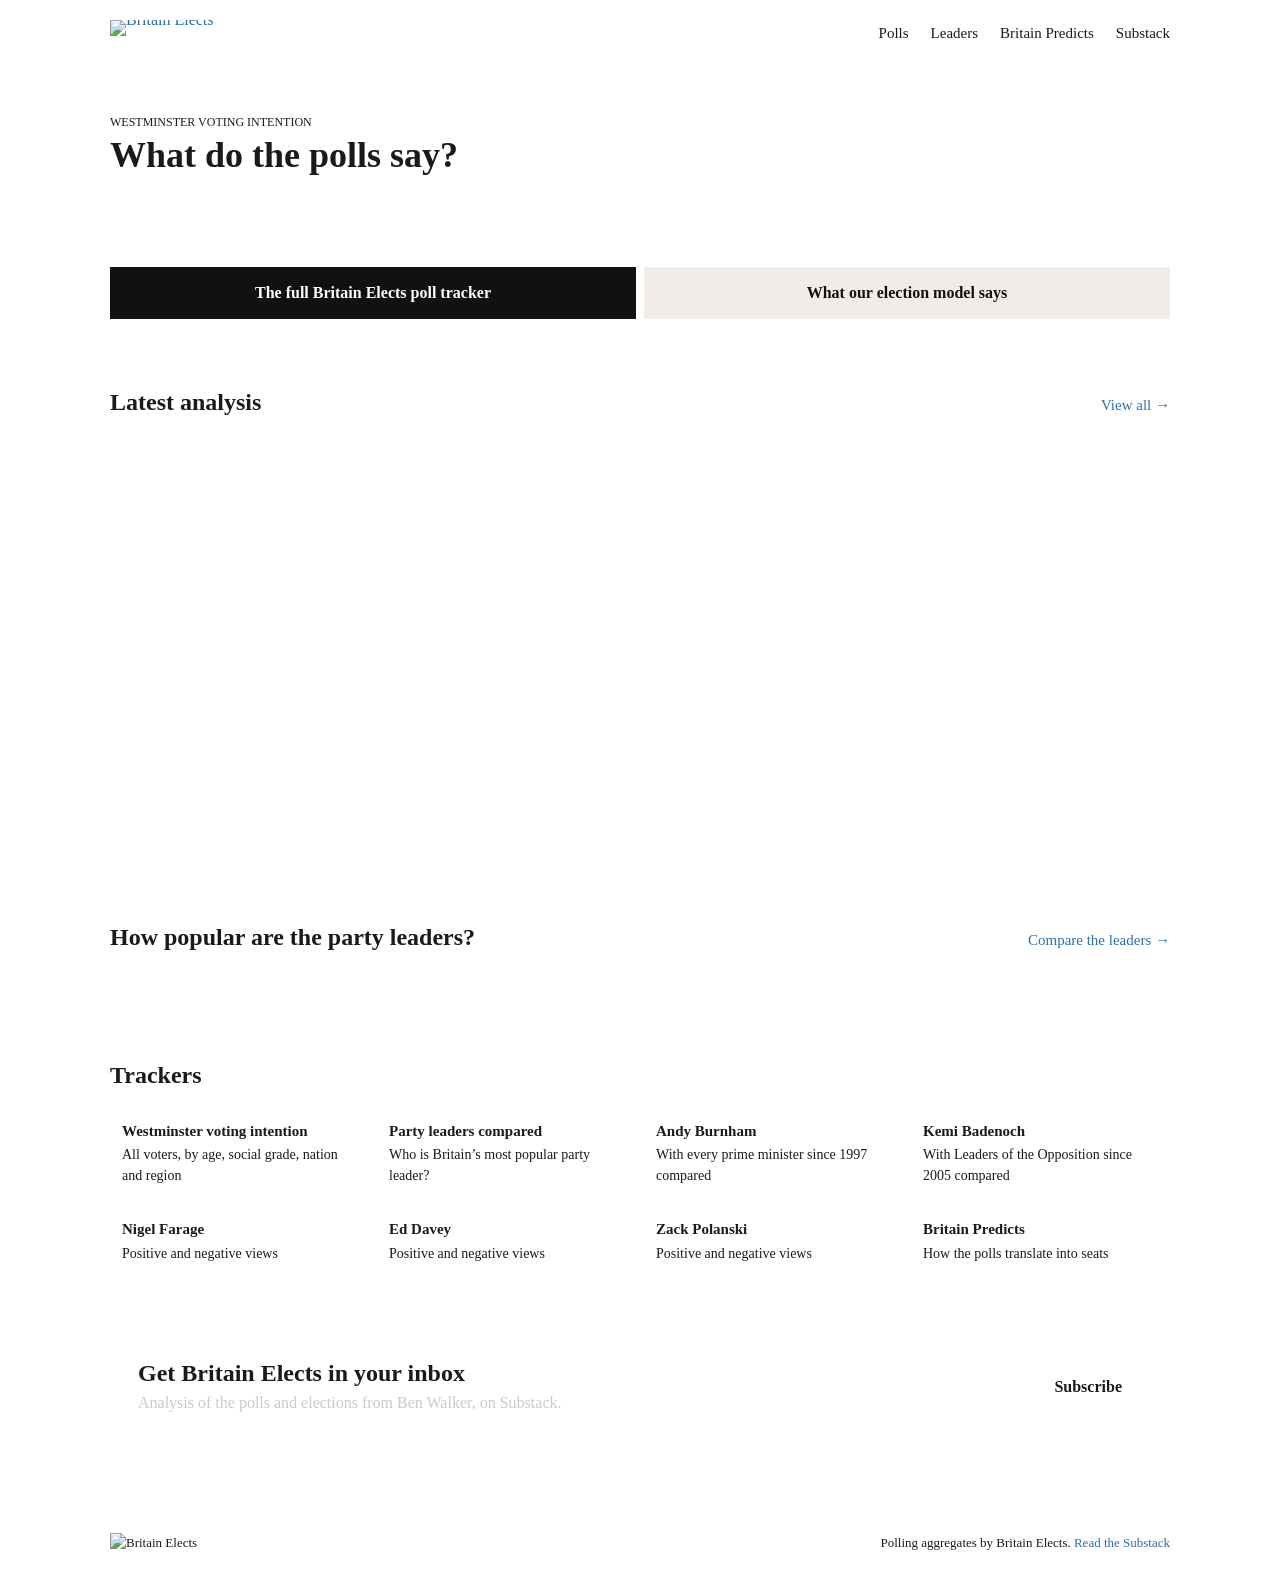
==== commit 95aa5913: "Britain Predicts-style tiles everywhere; homepage polls widget and Substack-style feed - Party, posi" ====
--- a/index.html
+++ b/index.html
@@ -20,20 +20,25 @@
 <main class="hm wrap">
   <h1 class="visually-hidden">Britain Elects</h1>
 
-  <div class="hm-top">
-    <article class="hm-lead" data-r="lead" aria-label="Latest article">
-      <div class="hm-lead-ph"></div>
-    </article>
+  <section class="hm-polls" aria-labelledby="hm-polls-h">
+    <div class="hm-kicker">Westminster voting intention</div>
+    <h2 id="hm-polls-h"><a href="polls/">What do the polls say?</a></h2>
+    <p class="hm-sum" data-r="pollsum">&nbsp;</p>
+    <div class="tr-card-grid" data-r="pollcards"></div>
+    <div class="hm-asof" data-r="pollasof">&nbsp;</div>
+    <div class="hm-btns">
+      <a class="hm-btn dark" href="polls/">The full Britain Elects poll tracker</a>
+      <a class="hm-btn light" href="https://glasgow46239.github.io/britainpredicts/">What our election model says</a>
+    </div>
+  </section>
 
-    <section class="hm-polls" aria-labelledby="hm-polls-h">
-      <div class="hm-kicker">Westminster voting intention</div>
-      <h2 id="hm-polls-h"><a href="polls/">What do the polls say?</a></h2>
-      <p class="hm-sum" data-r="pollsum">&nbsp;</p>
-      <div class="hm-rows" data-r="pollrows"></div>
-      <div class="hm-asof" data-r="pollasof">&nbsp;</div>
-      <a class="hm-more" href="polls/">Full poll tracker &rarr;</a>
-    </section>
-  </div>
+  <section class="hm-sec" aria-labelledby="hm-feed-h">
+    <div class="hm-sec-head">
+      <h2 id="hm-feed-h">Latest analysis</h2>
+      <a href="https://britainelects.substack.com/archive">View all &rarr;</a>
+    </div>
+    <div class="hm-feed" data-r="feed"><div class="hm-feed-ph"></div></div>
+  </section>
 
   <section class="hm-sec" aria-labelledby="hm-ld-h">
     <div class="hm-sec-head">
@@ -41,12 +46,12 @@
       <a href="leaders/">Compare the leaders &rarr;</a>
     </div>
     <div class="hm-asof" data-r="ldasof">&nbsp;</div>
-    <div class="hm-leaders" data-r="leaders"></div>
+    <div class="ld-grid" data-r="leaders"></div>
   </section>
 
-  <section class="hm-sec" aria-labelledby="hm-arts-h">
+  <section class="hm-sec" aria-labelledby="hm-arts-h" data-r="moresec" hidden>
     <div class="hm-sec-head">
-      <h2 id="hm-arts-h">Latest from Britain Elects</h2>
+      <h2 id="hm-arts-h">More from Britain Elects</h2>
       <a href="https://britainelects.substack.com/archive">All articles &rarr;</a>
     </div>
     <div class="hm-arts" data-r="arts"></div>
--- a/assets/site.css
+++ b/assets/site.css
@@ -42,15 +42,15 @@
 .tr-asof { text-align: center; margin-bottom: 10px; }
 .tr-card-grid { display: grid; grid-template-columns: repeat(6, minmax(0, 1fr)); gap: 8px; }
 .tr-card-grid.n3 { grid-template-columns: repeat(3, minmax(0, 1fr)); max-width: 760px; margin: 0 auto; }
-.tr-card-grid.n3 .tr-card { text-align: center; }
-.tr-card { border: 1px solid var(--be-border); border-radius: var(--be-radius); overflow: hidden; min-width: 0; background: var(--be-bg); }
-.tr-card i { display: block; height: 5px; }
-.tr-card > div { padding: 10px 12px 12px; }
-.tr-card .nm { font-size: 14px; font-weight: 700; white-space: nowrap; overflow: hidden; text-overflow: ellipsis; }
-.tr-card .num { font-family: var(--be-font-figures); font-weight: 700; font-size: 40px; line-height: 1.1; letter-spacing: -0.04em; }
-.tr-card-grid.n3 .num { font-size: 48px; }
-.tr-card .num small { font-size: 0.45em; font-weight: 500; letter-spacing: 0; }
-.tr-card .chg { font-family: var(--be-font-figures); font-size: 16px; font-weight: 500; color: var(--be-ink-secondary); }
+/* Cards follow the Britain Predicts seat tiles: filled with the party colour, right-aligned, heavy white figures,
+   shorthand label under a rule. Markup: <div class="tr-card" style="--fill:#..">num, chg, rule, nm</div> */
+.tr-card { background: var(--fill, #555555); color: #FFFFFF; padding: 16px 14px 14px; display: flex; flex-direction: column; align-items: flex-end; min-width: 0; }
+.tr-card .num { font-family: var(--be-font-figures); font-weight: 700; font-size: 48px; line-height: 1; letter-spacing: -0.03em; white-space: nowrap; }
+.tr-card-grid.n3 .num { font-size: 56px; }
+.tr-card .num small { font-size: 0.45em; letter-spacing: 0; }
+.tr-card .chg { font-family: var(--be-font-figures); font-size: 24px; font-weight: 500; margin-top: 4px; color: rgba(255, 255, 255, 0.88); }
+.tr-card .rule { height: 2px; margin: 8px 0; background: rgba(0, 0, 0, 0.25); align-self: stretch; }
+.tr-card .nm { font-size: 24px; font-weight: 700; line-height: 1; letter-spacing: 0.03em; text-transform: uppercase; white-space: nowrap; }
 .tr-rest { margin-top: 10px; text-align: center; font-size: 14px; color: var(--be-ink-secondary); }
 
 /* ---- tracker: charts ---------------------------------------------------- */
@@ -130,38 +130,42 @@
 /* ---- see-also link and the all-leaders page ------------------------------ */
 .tr-see { margin: 14px 0 0; text-align: center; font-size: 15px; }
 .ld-grid { display: grid; grid-template-columns: repeat(5, minmax(0, 1fr)); gap: 8px; }
-.ld-card { display: flex; flex-direction: column; border: 1px solid var(--be-border); border-radius: var(--be-radius); overflow: hidden; color: var(--be-ink); background: var(--be-bg); min-width: 0; }
-.ld-card:hover { text-decoration: none; color: var(--be-ink); border-color: #BBBBBB; }
-.ld-card > i { display: block; height: 5px; }
-.ld-card > div { padding: 10px 12px 12px; display: flex; flex-direction: column; gap: 2px; flex: 1; }
-.ld-card .rk { font-family: var(--be-font-figures); font-size: 12px; color: var(--be-ink-muted); }
-.ld-card .nm { font-size: 15px; font-weight: 700; line-height: 1.2; }
-.ld-card .role { font-size: 14px; color: var(--be-ink-secondary); }
-.ld-card .num { font-family: var(--be-font-figures); font-weight: 700; font-size: 40px; line-height: 1.1; letter-spacing: -0.04em; margin-top: 6px; }
-.ld-card .num small { font-size: 14px; font-family: var(--be-font); font-weight: 400; letter-spacing: 0; color: var(--be-ink-secondary); margin-left: 4px; }
-.ld-card .pn { font-size: 15px; color: var(--be-ink-secondary); }
-.ld-card .pn { line-height: 1.4; margin-top: 2px; }
-.ld-card .pn b { font-family: var(--be-font-figures); font-weight: 700; color: var(--be-ink); }
-.ld-card .chg { font-family: var(--be-font-figures); font-size: 16px; font-weight: 500; color: var(--be-ink-secondary); margin-top: 2px; }
-.ld-card svg { display: block; width: 100%; height: 36px; margin-top: 8px; }
-.ld-card .more { margin-top: auto; padding-top: 8px; font-size: 14px; color: var(--be-positive); }
+.ld-card { position: relative; display: flex; flex-direction: column; align-items: flex-end; padding: 16px 14px 14px; background: var(--fill, #555555); color: #FFFFFF; min-width: 0; }
+.ld-card:hover { text-decoration: none; color: #FFFFFF; filter: brightness(0.94); }
+.ld-card .num { font-family: var(--be-font-figures); font-weight: 700; font-size: 48px; line-height: 1; letter-spacing: -0.03em; white-space: nowrap; }
+.ld-card .num small { font-family: var(--be-font); font-size: 15px; font-weight: 700; letter-spacing: 0.03em; text-transform: uppercase; margin-left: 5px; opacity: 0.88; }
+.ld-card .pn { margin-top: 8px; font-size: 16px; line-height: 1.4; text-align: right; color: rgba(255, 255, 255, 0.92); }
+.ld-card .pn b { font-family: var(--be-font-figures); font-weight: 700; color: #FFFFFF; }
+.ld-card svg { display: block; width: 100%; height: 34px; margin-top: 10px; }
+.ld-card .rule { height: 2px; margin: 8px 0; background: rgba(0, 0, 0, 0.25); align-self: stretch; }
+.ld-card .lab { align-self: stretch; display: flex; justify-content: space-between; align-items: baseline; gap: 8px; }
+.ld-card .rk { font-family: var(--be-font-figures); font-size: 16px; font-weight: 500; opacity: 0.88; }
+.ld-card .nm { font-size: 24px; font-weight: 700; line-height: 1; letter-spacing: 0.03em; text-transform: uppercase; white-space: nowrap; overflow: hidden; text-overflow: ellipsis; }
+.ld-card .role { margin-top: 4px; font-size: 14px; color: rgba(255, 255, 255, 0.92); text-align: right; }
 @media (max-width: 900px) { .ld-grid { grid-template-columns: repeat(3, minmax(0, 1fr)); } }
 /* phones: one leader per row, the net figure on the right */
 @media (max-width: 640px) {
-  .ld-grid { grid-template-columns: minmax(0, 1fr); }
-  .ld-card > div { display: grid; grid-template-columns: minmax(0, 1fr) auto; column-gap: 12px; }
-  .ld-card > div > * { grid-column: 1; }
-  .ld-card .num { grid-column: 2; grid-row: 1 / span 5; align-self: center; font-size: 34px; margin: 0; text-align: right; }
-  .ld-card .num small { display: block; margin: 0; }
-  .ld-card svg, .ld-card .more { grid-column: 1 / -1; }
-  .ld-card svg { height: 28px; }
+  .ld-grid { grid-template-columns: minmax(0, 1fr); gap: 6px; }
+  .ld-card { display: grid; grid-template-columns: minmax(0, 1fr) auto; column-gap: 12px; align-items: center; padding: 12px; }
+  .ld-card .lab { grid-column: 1; grid-row: 1; justify-content: flex-start; gap: 8px; }
+  .ld-card .role { grid-column: 1; grid-row: 2; text-align: left; margin-top: 2px; }
+  .ld-card .pn { grid-column: 1; grid-row: 3; text-align: left; margin-top: 4px; font-size: 15px; }
+  .ld-card .num { grid-column: 2; grid-row: 1 / span 3; font-size: 38px; text-align: right; }
+  .ld-card .num small { display: block; margin: 4px 0 0; text-align: right; font-size: 13px; }
+  .ld-card .nm { font-size: 20px; }
+  .ld-card svg { grid-column: 1 / -1; grid-row: 4; height: 28px; }
+  .ld-card .rule { display: none; }
 }
 
 @media (max-width: 860px) { .arts { grid-template-columns: repeat(2, minmax(0, 1fr)); } }
 @media (max-width: 700px) {
   .tr-card-grid { grid-template-columns: repeat(3, minmax(0, 1fr)); }
-  .tr-card .num { font-size: 28px; }
-  .tr-card .nm { font-size: 13px; }
-  .tr-card-grid.n3 .num { font-size: 30px; }
+  .tr-card-grid { gap: 6px; }
+  .tr-card { padding: 10px 9px 9px; }
+  .tr-card .num { font-size: 30px; }
+  .tr-card-grid.n3 .num { font-size: 34px; }
+  .tr-card .chg { font-size: 17px; margin-top: 3px; }
+  .tr-card .rule { margin: 6px 0; }
+  .tr-card .nm { font-size: 16px; }
 }
 @media (max-width: 520px) { .arts { grid-template-columns: minmax(0, 1fr); } .tr-select select { min-width: 0; width: 100%; } .tr-select { width: 100%; } }
--- a/assets/home.css
+++ b/assets/home.css
@@ -1,97 +1,92 @@
-/* Britain Elects homepage. Colours and type come from be.css; layout only. */
+/* Britain Elects homepage. Colours and type come from be.css; the tiles (.tr-card, .ld-card) from site.css. */
 
 .hm { padding-top: 32px; }
-.hm-kicker, .hm-asof { font-size: 12px; text-transform: uppercase; color: var(--be-ink-muted); }
+.hm-kicker, .hm-asof, .hm-meta { font-size: 12px; text-transform: uppercase; color: var(--be-ink-muted); }
 .hm h2 { font-weight: 700; letter-spacing: var(--be-heading-tracking); line-height: 1.15; }
 .hm h2 a, .hm h3 a { color: var(--be-ink); }
-.hm-more, .hm-sec-head a { font-size: 15px; }
+.hm-sec-head a { font-size: 15px; }
 
-/* ---- top: lead article + polls panel ------------------------------------------- */
-.hm-top { display: grid; grid-template-columns: minmax(0, 1.7fr) minmax(0, 1fr); gap: 40px; align-items: start; }
-.hm-lead img { display: block; width: 100%; aspect-ratio: 16 / 9; object-fit: cover; border-radius: var(--be-radius); background: var(--be-surface); margin-bottom: 16px; }
-.hm-lead h2 { margin: 6px 0 10px; font-size: clamp(2rem, 4.2vw, 3rem); line-height: 1.08; text-wrap: balance; }
-.hm-lead p { margin: 0 0 12px; font-size: 19px; color: var(--be-ink-secondary); text-wrap: pretty; }
-.hm-lead .hm-kicker { color: var(--be-positive); }
-.hm-lead-ph { height: 320px; border-radius: var(--be-radius); background: var(--be-surface); }
-.hm-lead .rule { border-top: 2px solid var(--be-ink); padding-top: 14px; }
-.hm-also { list-style: none; margin: 24px 0 0; padding: 0; border-top: 1px solid var(--be-border); }
-.hm-also li { padding: 12px 0; border-bottom: 1px solid var(--be-border); display: flex; flex-direction: column; gap: 2px; }
-.hm-also a { color: var(--be-ink); font-weight: 700; font-size: var(--be-size-h2); line-height: 1.25; letter-spacing: var(--be-heading-tracking); }
-
+/* ---- polls: full width of the wrap ------------------------------------------------ */
 .hm-polls { border-top: 2px solid var(--be-ink); padding-top: 14px; }
-.hm-polls h2 { margin: 4px 0 4px; font-size: 1.5rem; }
-.hm-sum { margin: 0 0 12px; font-size: 15px; color: var(--be-ink-secondary); }
+.hm-polls h2 { margin: 4px 0 4px; font-size: clamp(1.75rem, 3.4vw, 2.25rem); }
+.hm-sum { margin: 0 0 16px; font-size: 18px; color: var(--be-ink-secondary); }
 .hm-sum b { font-weight: 700; }
-/* a tight table, like the tooltip cards on the maps: stripe, name, pct., bar, chg. */
-.hm-rows { --cols: 4px minmax(0, 1fr) 54px minmax(40px, 0.9fr) 46px; }
-.hm-th, .hm-row { display: grid; grid-template-columns: var(--cols); align-items: center; column-gap: 8px; }
-.hm-th { padding: 0 0 4px; border-bottom: 1px solid var(--be-ink); font-size: 11px; font-weight: 700; text-transform: uppercase; letter-spacing: 0.04em; color: var(--be-ink-muted); }
-.hm-th span:first-child { grid-column: 1 / 3; }
-.hm-th span:nth-child(2), .hm-th span:last-child { text-align: right; }
-.hm-row { padding: 2px 0; line-height: 1.3; border-bottom: 1px solid #F0F0F0; }
-.hm-row i { display: block; width: 4px; height: 16px; }
-.hm-row .nm { font-size: 15px; font-weight: 700; color: var(--be-ink); white-space: nowrap; overflow: hidden; text-overflow: ellipsis; }
-.hm-row .v { font-family: var(--be-font-figures); font-weight: 700; font-size: 16px; text-align: right; color: var(--be-ink); }
-.hm-row .bar { display: block; height: 10px; }
-.hm-row .bar b { display: block; height: 100%; }
-.hm-row .c, .hm-ld .c { font-family: var(--be-font-figures); font-weight: 700; font-size: 15px; text-align: right; }
 .hm-polls .hm-asof { margin-top: 10px; }
-.hm-polls .hm-more { display: inline-block; margin-top: 8px; }
+.hm-btns { display: flex; gap: 8px; margin-top: 16px; }
+.hm-btn { flex: 1; display: inline-flex; align-items: center; justify-content: center; min-height: 52px; padding: 0 20px; border-radius: var(--be-radius); font-size: 16px; font-weight: 700; text-align: center; }
+.hm-btn:hover { text-decoration: none; }
+.hm-btn.dark { background: #111111; color: #FFFFFF; }
+.hm-btn.dark:hover { background: #333333; color: #FFFFFF; }
+.hm-btn.light { background: #F0EDE8; color: #111111; }
+.hm-btn.light:hover { background: #E5E0DA; color: #111111; }
 
 /* ---- sections -------------------------------------------------------------------- */
 .hm-sec { margin-top: 56px; border-top: 2px solid var(--be-ink); padding-top: 14px; }
-.hm-sec-head { display: flex; flex-wrap: wrap; align-items: baseline; justify-content: space-between; gap: 6px 24px; margin-bottom: 14px; }
+.hm-sec-head { display: flex; flex-wrap: wrap; align-items: baseline; justify-content: space-between; gap: 6px 24px; margin-bottom: 18px; }
 .hm-sec-head h2 { margin: 0; font-size: 1.5rem; }
+.hm-sec > .hm-asof { margin: -8px 0 12px; }
 
-.hm-leaders { display: grid; grid-template-columns: repeat(5, minmax(0, 1fr)); gap: 8px; margin-top: 10px; }
-.hm-ld { display: flex; flex-direction: column; gap: 2px; border: 1px solid var(--be-border); border-radius: var(--be-radius); overflow: hidden; color: var(--be-ink); }
-.hm-ld:hover { text-decoration: none; color: var(--be-ink); border-color: #BBBBBB; }
-.hm-ld > i { display: block; height: 5px; }
-.hm-ld > div { padding: 10px 12px 12px; display: grid; grid-template-columns: auto minmax(0, 1fr); column-gap: 10px; align-items: baseline; }
-.hm-ld .nm { font-size: 15px; font-weight: 700; line-height: 1.2; grid-column: 1 / -1; }
-.hm-ld .role { font-size: 14px; color: var(--be-ink-secondary); grid-column: 1 / -1; }
-.hm-ld .num { font-family: var(--be-font-figures); font-weight: 700; font-size: 30px; line-height: 1; letter-spacing: -0.04em; margin-top: 10px; }
-.hm-ld .c { text-align: left; }
-.hm-ld .pn { grid-column: 1 / -1; margin-top: 6px; font-size: 14px; color: var(--be-ink-secondary); white-space: nowrap; }
-.hm-ld .pn b { font-family: var(--be-font-figures); font-weight: 700; color: var(--be-ink); margin-right: 6px; }
-.hm-ld svg { grid-column: 1 / -1; width: 100%; height: 30px; display: block; margin-top: 8px; }
+/* ---- story cards, shared by the feed and the 'more' grid -------------------------------- */
+.pic { display: block; margin-bottom: 12px; }
+.pic img, .pic .ph { display: block; width: 100%; aspect-ratio: 3 / 2; object-fit: cover; border-radius: var(--be-radius); background: var(--be-surface); }
+.pic .ph { display: flex; align-items: center; justify-content: center; }
+.pic .ph img { width: 44px; height: 44px; aspect-ratio: auto; background: none; opacity: 0.18; border-radius: 0; }
+.hm-card h3 { margin: 0 0 4px; font-size: 19px; font-weight: 700; line-height: 1.3; letter-spacing: var(--be-heading-tracking); text-wrap: pretty; }
+.hm-card p { margin: 0 0 6px; font-size: 15px; line-height: 1.4; color: var(--be-ink-secondary); display: -webkit-box; -webkit-line-clamp: 2; -webkit-box-orient: vertical; overflow: hidden; }
 
-.hm-arts { display: grid; grid-template-columns: repeat(3, minmax(0, 1fr)); gap: 28px 24px; }
-.hm-art img { display: block; width: 100%; aspect-ratio: 16 / 9; object-fit: cover; border-radius: var(--be-radius); background: var(--be-surface); margin-bottom: 10px; }
-.hm-art h3 { margin: 6px 0; font-size: var(--be-size-h2); font-weight: 700; line-height: 1.2; letter-spacing: var(--be-heading-tracking); }
-.hm-art p { margin: 0; font-size: 15px; color: var(--be-ink-secondary); }
-.hm-art.noimg { border-top: 1px solid var(--be-border); padding-top: 10px; }
+/* ---- the feed: lead in the middle, two stories either side -------------------------------- */
+.hm-feed { display: grid; grid-template-columns: minmax(0, 1fr) minmax(0, 2.1fr) minmax(0, 1fr); grid-template-areas: "l lead r"; }
+.hm-feed > .col { display: flex; flex-direction: column; gap: 32px; }
+.hm-feed > .col:nth-of-type(1) { grid-area: l; padding-right: 24px; }
+.hm-feed > .col:nth-of-type(2) { grid-area: r; padding-left: 24px; }
+.hm-lead { grid-area: lead; padding: 0 24px; border-left: 1px solid var(--be-border); border-right: 1px solid var(--be-border); text-align: center; }
+.hm-lead .pic img, .hm-lead .pic .ph { aspect-ratio: 3 / 2; }
+.hm-lead .pic { margin-bottom: 28px; }
+.hm-lead h3 { margin: 0 auto 10px; max-width: 30ch; font-size: clamp(1.625rem, 2.6vw, 2.125rem); font-weight: 700; line-height: 1.15; letter-spacing: var(--be-heading-tracking); text-wrap: balance; }
+.hm-lead p { margin: 0 auto 10px; max-width: 46ch; font-size: 18px; line-height: 1.45; color: var(--be-ink-secondary); text-wrap: pretty; }
+.hm-feed-ph { grid-column: 1 / -1; height: 420px; background: var(--be-surface); border-radius: var(--be-radius); }
 
+.hm-arts { display: grid; grid-template-columns: repeat(3, minmax(0, 1fr)); gap: 32px 24px; }
+
+/* ---- trackers directory and subscribe band ------------------------------------------------- */
 .hm-dir { display: grid; grid-template-columns: repeat(4, minmax(0, 1fr)); gap: 8px; }
 .hm-dir a { display: flex; flex-direction: column; gap: 2px; min-height: 44px; padding: 12px; border: 1px solid var(--be-border); border-radius: var(--be-radius); color: var(--be-ink); }
 .hm-dir a:hover { text-decoration: none; background: var(--be-surface); color: var(--be-ink); }
 .hm-dir b { font-size: 15px; }
-.hm-dir span { font-size: 13px; color: var(--be-ink-secondary); }
+.hm-dir span { font-size: 14px; color: var(--be-ink-secondary); }
 
 .hm-sub { margin-top: 56px; display: flex; flex-wrap: wrap; align-items: center; justify-content: space-between; gap: 16px 32px; padding: 28px; background: var(--be-ink); color: var(--be-bg); border-radius: var(--be-radius); }
 .hm-sub h2 { margin: 0 0 4px; font-size: 1.5rem; }
 .hm-sub p { margin: 0; color: #C9CBC8; }
-.hm-btn { display: inline-flex; align-items: center; min-height: 44px; padding: 0 22px; background: var(--be-bg); color: var(--be-ink); font-weight: 700; border-radius: var(--be-radius); }
-.hm-btn:hover { text-decoration: none; background: var(--be-surface); color: var(--be-ink); }
+.hm-sub .hm-btn { flex: none; background: var(--be-bg); color: var(--be-ink); }
+.hm-sub .hm-btn:hover { background: var(--be-surface); color: var(--be-ink); }
 
 @media (max-width: 900px) {
-  .hm-top { grid-template-columns: minmax(0, 1fr); gap: 32px; }
-  .hm-leaders { grid-template-columns: repeat(3, minmax(0, 1fr)); }
+  /* lead across the top, then the four stories in two columns */
+  .hm-feed { grid-template-columns: minmax(0, 1fr) minmax(0, 1fr); grid-template-areas: "lead lead" "l r"; row-gap: 32px; }
+  .hm-lead { border: 0; padding: 0 0 32px; border-bottom: 1px solid var(--be-border); }
+  .hm-feed > .col:nth-of-type(1) { padding-right: 12px; }
+  .hm-feed > .col:nth-of-type(2) { padding-left: 12px; }
   .hm-arts { grid-template-columns: repeat(2, minmax(0, 1fr)); }
   .hm-dir { grid-template-columns: repeat(2, minmax(0, 1fr)); }
 }
 @media (max-width: 560px) {
   .hm { padding-top: 20px; }
+  .hm-sum { font-size: 17px; }
+  .hm-btns { flex-direction: column; }
+  .hm-feed { grid-template-columns: minmax(0, 1fr); grid-template-areas: "lead" "l" "r"; }
+  .hm-feed { row-gap: 20px; }
+  .hm-feed > .col { gap: 20px; }
+  .hm-feed > .col:nth-of-type(1), .hm-feed > .col:nth-of-type(2) { padding: 0; }
+  /* on phones the smaller stories become rows: thumbnail on the left */
+  .hm-card { display: grid; grid-template-columns: 112px minmax(0, 1fr); column-gap: 12px; align-items: start; }
+  .hm-card .pic { grid-row: 1 / span 3; margin: 2px 0 0; }
+  .hm-card .pic img, .hm-card .pic .ph { aspect-ratio: 4 / 3; }
+  .hm-card h3 { font-size: 17px; }
+  .hm-card p { display: none; }
+  .hm-lead .pic { margin-bottom: 18px; }
   .hm-lead p { font-size: 17px; }
-  .hm-leaders { grid-template-columns: minmax(0, 1fr); }
-  .hm-ld > div { grid-template-columns: minmax(0, 1fr) 72px auto; grid-template-rows: auto auto auto; column-gap: 12px; row-gap: 0; align-items: center; }
-  .hm-ld .nm { grid-column: 1; grid-row: 1; }
-  .hm-ld .role { grid-column: 1; grid-row: 2; }
-  .hm-ld .pn { grid-column: 1; grid-row: 3; margin-top: 4px; }
-  .hm-ld svg { grid-column: 2; grid-row: 1 / span 3; margin: 0; height: 34px; }
-  .hm-ld .num { grid-column: 3; grid-row: 1 / span 2; margin: 0; font-size: 28px; text-align: right; align-self: end; }
-  .hm-ld .c { grid-column: 3; grid-row: 3; text-align: right; }
-  .hm-arts { grid-template-columns: minmax(0, 1fr); }
+  .hm-arts { grid-template-columns: minmax(0, 1fr); gap: 20px; }
   .hm-dir { grid-template-columns: minmax(0, 1fr); }
   .hm-sub { padding: 22px 18px; }
 }
